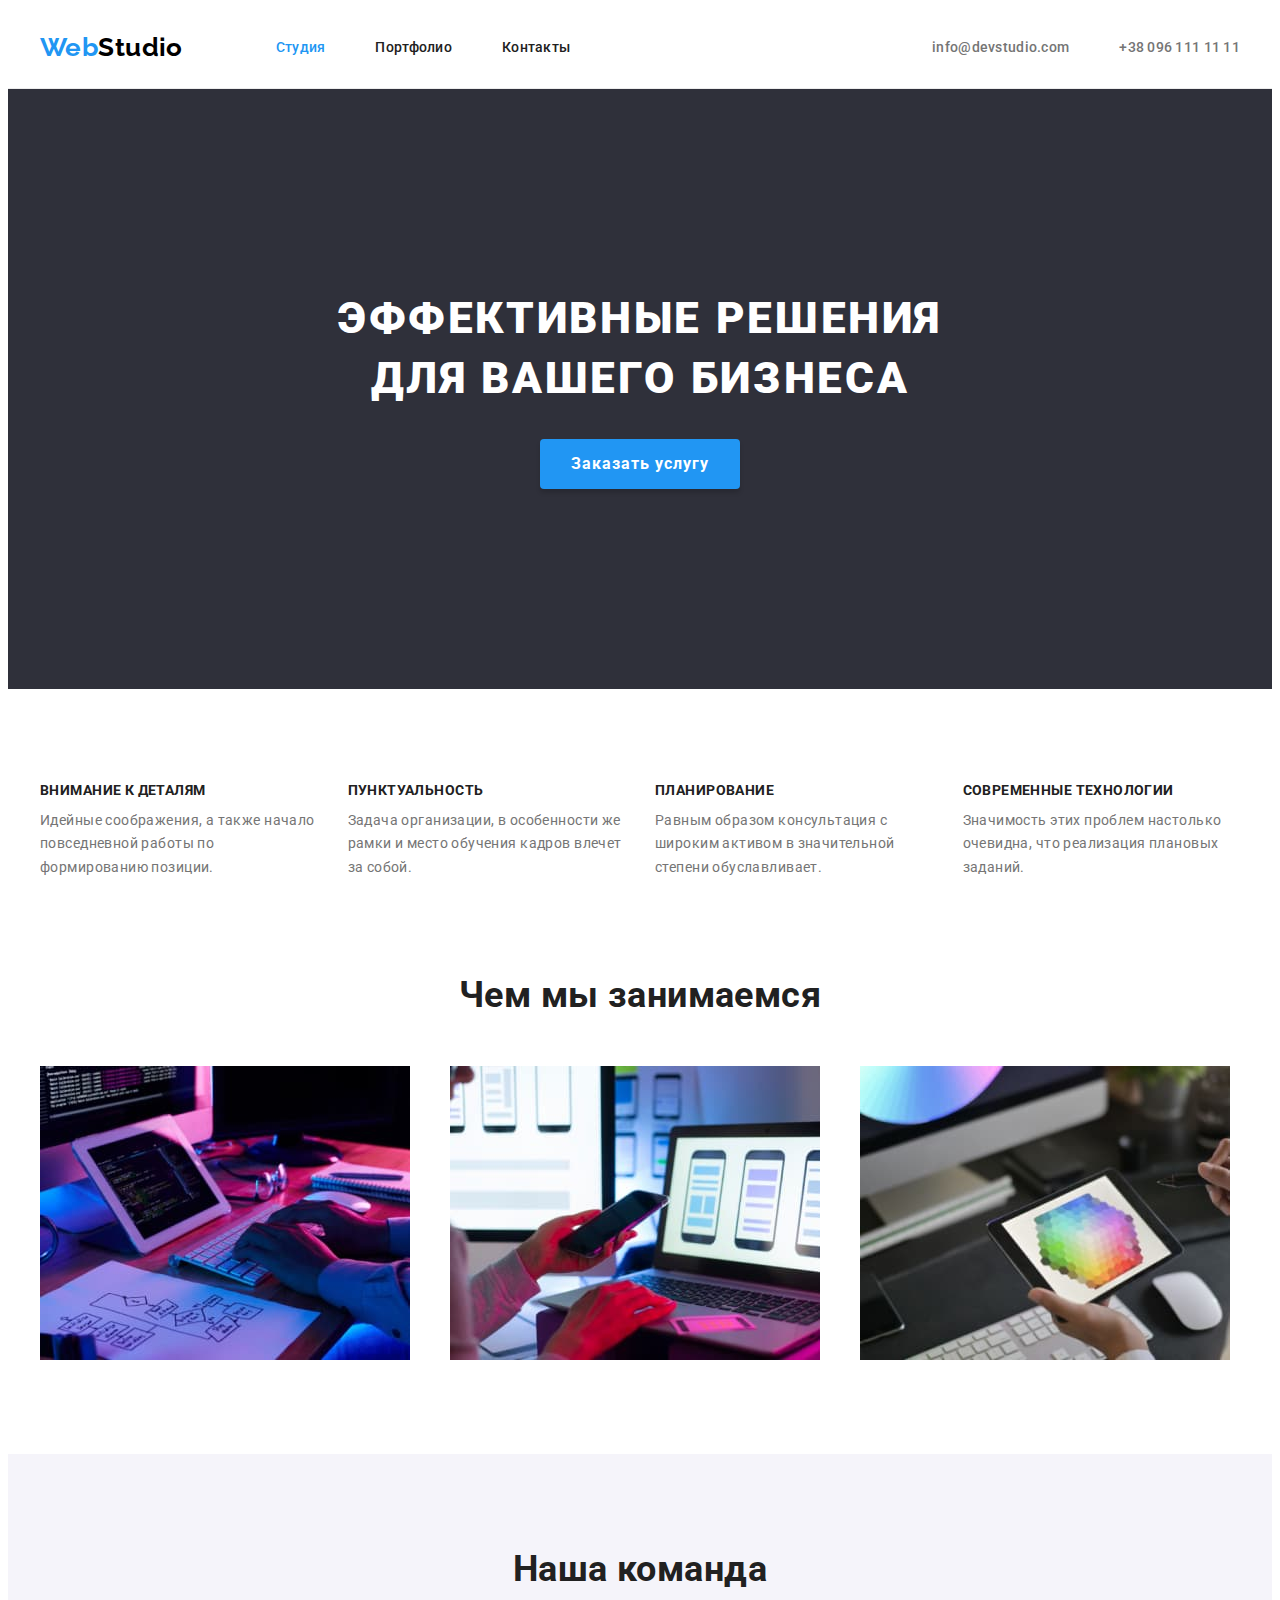
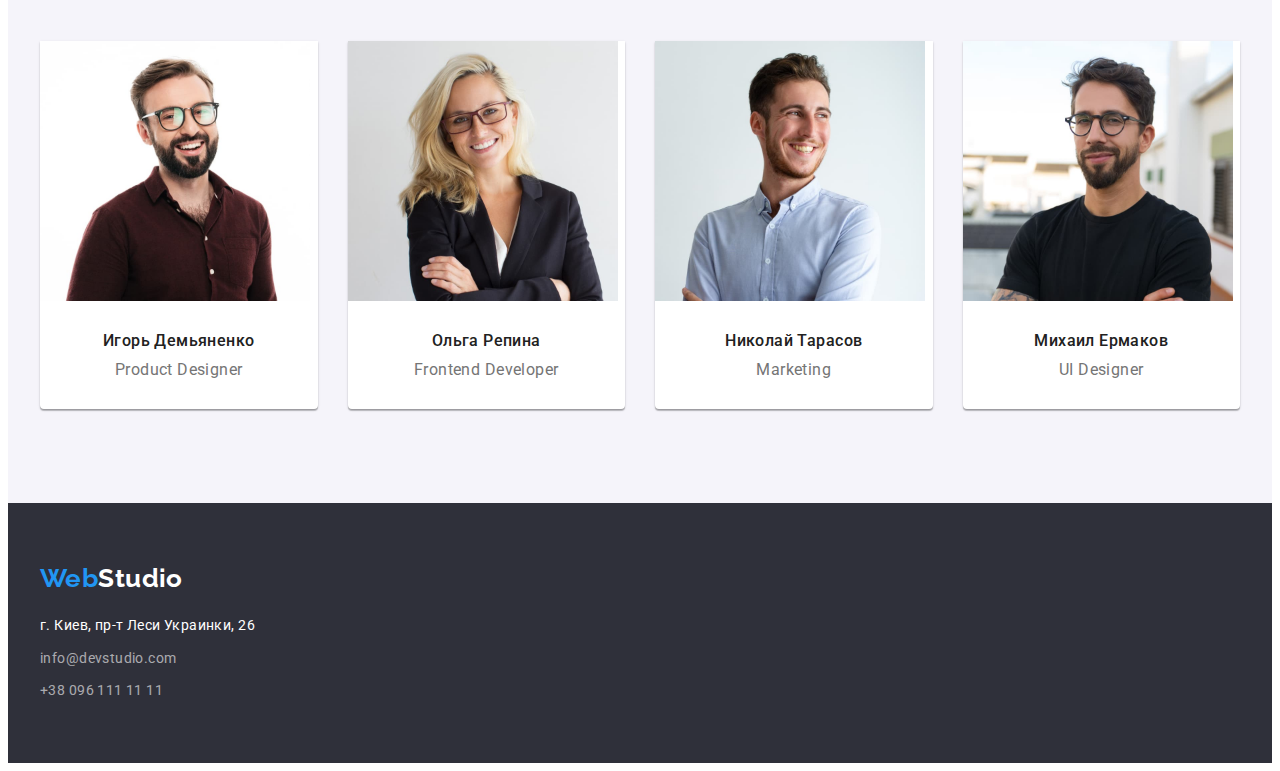
==== index.html @ 19ba2e55 "copy" ====
<!DOCTYPE html>
<html lang="ru">
<head>
  <meta charset="UTF-8">
  <meta http-equiv="X-UA-Compatible" content="IE=edge">
  <meta name="viewport" content="width=device-width, initial-scale=1.0">
  <title>Студия</title>
  <link rel="preconnect" href="https://fonts.googleapis.com">
  <link rel="preconnect" href="https://fonts.gstatic.com" crossorigin>
  <link href="https://fonts.googleapis.com/css2?family=Raleway:wght@700&family=Roboto:wght@400;500;700;900&display=swap"
    rel="stylesheet">
  <link rel="stylesheet" href="https://cdnjs.cloudflare.com/ajax/libs/modern-normalize/1.1.0/modern-normalize.min.css"
    integrity="sha512-wpPYUAdjBVSE4KJnH1VR1HeZfpl1ub8YT/NKx4PuQ5NmX2tKuGu6U/JRp5y+Y8XG2tV+wKQpNHVUX03MfMFn9Q=="
    crossorigin="anonymous" referrerpolicy="no-referrer" />
  <link rel="stylesheet" href="./css/styles.css">
</head>
<body>
  <!--header-->
  <header class="header">
    <div class="container header-container">
      <nav class="header-nav">
        <a class="link header-logo" href="./index.html">Web<span class="header-logo-studio">Studio</span></a>
        <ul class="list header-list">
          <li class="header-item">
              <a class="link header-link current" href="./index.html">Студия</a>
          </li>
          <li class="header-item">
              <a class="link header-link" href="./portfolio.html">Портфолио</a>
          </li>
          <li class="header-item">
              <a class="link header-link" href="">Контакты</a>
          </li>
        </ul>
      </nav>
        <ul class="list header-list-contact">
          <li class="header-item">
              <a class="link header-contact" href="mailto:info@devstudio.com">info@devstudio.com</a>
          </li>
          <li class="header-item">
              <a class="link header-contact" href="tel:+380961111111">+38 096 111 11 11</a>
          </li>
        </ul>
    </div>
  </header>
  <!--main part-->
  <main>
    <!--main block-->
    <section class="block">
      <div class="container">
        <h1 class="block-title">Эффективные решения для вашего бизнеса</h1>
        <button type="button" class="block-btn">Заказать услугу</button>
      </div>
    </section>
    <!--organizational qualities-->
    <section class="qualities section">
      <div class="container">
        <h2 class="qualities-title visually-hidden">Организационные качества</h2>
        <ul class="list qualities-list">
          <li class="qualities-item">
            <h3 class="qualities-item-title">Внимание к деталям</h3>
            <p class="qualities-item-text">Идейные соображения, а также начало повседневной работы по формированию позиции.</p>
          </li>
          <li class="qualities-item">
            <h3 class="qualities-item-title">Пунктуальность</h3>
            <p class="qualities-item-text">Задача организации, в особенности же рамки и место обучения кадров влечет за собой.</p>
          </li>
          <li class="qualities-item">
            <h3 class="qualities-item-title">Планирование</h3>
            <p class="qualities-item-text">Равным образом консультация с широким активом в значительной степени обуславливает.</p>
          </li>
          <li class="qualities-item">
            <h3 class="qualities-item-title">Современные технологии</h3>
            <p class="qualities-item-text">Значимость этих проблем настолько очевидна, что реализация плановых заданий.</p>
          </li>
        </ul>
      </div>
    </section>
    <!--what are we doing-->
    <section class="doing section">
      <div class="container">
        <h2 class="doing-title">Чем мы занимаемся</h2>
        <ul class="list doing-list">
          <li class="doing-item"><img src="images/box1.jpg" alt="разработка сайта" width="370" height="294"></li>
          <li class="doing-item"><img src="images/box2.jpg" alt="разработка приложения" width="370" height="294"></li>
          <li class="doing-item"><img src="images/box3.jpg" alt="разработка" width="370" height="294"></li>
        </ul>
      </div>
    </section>
    <!--our team-->
    <section class="team section">
      <div class="container">
        <h2 class="team-title">Наша команда</h2>
        <ul class="list team-list">
          <li class="team-item">
            <img src="images/igor_demyanenko.jpg" alt="Игорь Демьяненко" width="270" height="260">
            <h3 class="team-item-title">Игорь Демьяненко</h3>
            <p class="team-item-text" lang="en">Product Designer</p>
          </li>
          <li class="team-item">
            <img src="images/olga_repina.jpg" alt="Ольга Репина" width="270" height="260">
            <h3 class="team-item-title">Ольга Репина</h3>
            <p class="team-item-text" lang="en">Frontend Developer</p>
          </li>
          <li class="team-item">
            <img src="images/nikolay_tarasov.jpg" alt="Николай Тарасов" width="270" height="260">
            <h3 class="team-item-title">Николай Тарасов</h3>
            <p class="team-item-text" lang="en">Marketing</p>
          </li>
          <li class="team-item">
            <img src="images/mikhail_ermakov.jpg" alt="Михаил Ермаков" width="270" height="260">
            <h3 class="team-item-title">Михаил Ермаков</h3>
            <p class="team-item-text" lang="en">UI Designer</p>
          </li>
        </ul>
      </div>
    </section>
  </main>
  <!--contacts-->
  <footer class="footer">
    <div class="container">
      <a class="link footer-logo" href="/index.html">Web<span class="footer-logo-studio">Studio</span></a>
      <address>
        <ul class="list footer-list">
          <li class="footer-item">
            <a class="link footer-address" href="https://goo.gl/maps/2pTfy4zdi2ehrxN88" target="_blank" 
            rel="noreferrer noopener">г. Киев, пр-т Леси Украинки, 26</a>
          </li>
          <li class="footer-item">
            <a class="link footer-contact" href="mailto:info@devstudio.com">info@devstudio.com</a>
          </li>
          <li class="footer-item">
            <a class="link footer-contact" href="tel:+380961111111">+38 096 111 11 11</a>
          </li>
      </ul>
      </address>
    </div>
  </footer>

</body> 
</html>
---- css/styles.css ----
:root {
  --first-color: #2196f3;
  --second-color: #000000;
  --third-color: #212121;
  --fourth-color: #757575;
  --fifth-color: #ffffff;
  --sixth-color: rgba(255, 255, 255, 0.6);
  --seventh-color: #2f303a;
  --eighth-color: #188ce8;
  --ninth-color: #f5f4fa;
  --tenth-color: #ececec;
  --eleventh-color: rgba(0, 0, 0, 0.15);
  --twelfth-color: #eeeeee;
}
body {
  font-family: 'Roboto', sans-serif;
  color: var(--third-color);
  font-size: 14px;
  letter-spacing: 0.03em;
  background-color: var(--fifth-color);
}

p,
h1,
h2,
h3,
h4,
h5,
h6 {
  margin: 0;
}

ul {
  margin: 0;
  padding: 0;
}

img {
  display: block;
}

.list {
  list-style: none;
}

.link {
  text-decoration: none;
}

.visually-hidden {
  position: absolute;
  white-space: nowrap;
  width: 1px;
  height: 1px;
  overflow: hidden;
  border: 0;
  padding: 0;
  clip: rect(0 0 0 0);
  clip-path: inset(50%);
  margin: -1px;
}

.container {
  width: 1200px;
  padding-left: 15px;
  padding-right: 15px;
  margin: 0 auto;
  /* outline: 2px solid rgb(248, 6, 6); */
}

.section {
  padding-top: 94px;
  padding-bottom: 94px;
}

/* ----------------Header--------------------------- */

.header {
  padding-top: 24px;
  padding-bottom: 25px;

  border-bottom: 1px solid var(--tenth-color);
}

.header-container {
  display: flex;
  align-items: center;
}

.header-nav {
  display: flex;
  align-items: center;
}

.header-list {
  display: flex;
}

.header-list-contact {
  display: flex;
  margin-left: auto;
}

.header-item:not(:last-child) {
  margin-right: 50px;
}

.header-logo {
  font-family: Raleway;
  font-weight: 700;
  font-size: 26px;
  line-height: 1.19;
  color: var(--first-color);

  margin-right: 93px;
}

.header-logo-studio {
  color: var(--second-color);
}

.header-link {
  font-weight: 500;
  line-height: 1.14;
  letter-spacing: 0.02em;
  color: var(--third-color);

  padding: 32px 0;
}

.header-contact {
  font-weight: 500;
  line-height: 1.14;
  letter-spacing: 0.02em;
  color: var(--fourth-color);
}
.header-link:hover,
.header-link:focus,
.header-contact:hover,
.header-contact:focus {
  color: var(--first-color);
}

.current {
  color: var(--first-color);
}

/* ----------------Main part HTML------------------------------ */
/* ------------------main block------------------------ */
.block {
  padding-top: 200px;
  padding-bottom: 200px;
  background-color: var(--seventh-color);
  text-align: center;
}
.block-title {
  font-weight: 900;
  font-size: 44px;
  line-height: 1.36;
  letter-spacing: 0.06em;
  text-transform: uppercase;
  color: var(--fifth-color);

  margin-left: auto;
  margin-right: auto;
  margin-bottom: 30px;
  max-width: 696px;
}

.block-btn {
  font-family: inherit;
  font-style: normal;
  font-weight: 700;
  font-size: 16px;
  line-height: 1.88;
  align-items: center;
  text-align: center;
  letter-spacing: 0.06em;
  cursor: pointer;
  color: var(--fifth-color);
  background: var(--first-color);

  min-width: 200px;
  min-height: 50px;
  box-shadow: 0px 4px 4px var(--eleventh-color);
  border-radius: 4px;
  border: none;
}
.block-btn:hover,
.block-btn:focus {
  background-color: var(--eighth-color);
}
/* -------------organizational qualities---------------- */

.qualities-list {
  display: flex;
  flex-wrap: wrap;
  margin-right: -30px;
}

.qualities-item {
  flex-basis: calc(100% / 4 - 30px);
  margin-right: 30px;
}

.qualities-item-title {
  font-size: 14px;
  line-height: 1.14;
  text-transform: uppercase;

  margin-bottom: 10px;
}
.qualities-item-text {
  line-height: 1.71;
  color: var(--fourth-color);
}

/* ---------------what are we doing---------------------------- */

.doing {
  padding-top: 0px;
}

.doing-title {
  font-size: 36px;
  line-height: 1.17;
  text-align: center;

  margin-bottom: 50px;
}

.doing-list {
  display: flex;
  flex-wrap: wrap;
  margin-right: -30px;
}

.doing-item {
  flex-basis: calc(100% / 3 - 30px);
  margin-right: 30px;
}

/* -------------------our team---------------------------- */

.team {
  background: var(--ninth-color);
  text-align: center;
}

.team-title {
  font-size: 36px;
  line-height: 1.17;

  margin-bottom: 50px;
}

.team-list {
  display: flex;
  flex-wrap: wrap;
  margin-right: -30px;
}

.team-item {
  flex-basis: calc(100% / 4 - 30px);
  margin-right: 30px;

  background: #ffffff;
  box-shadow: 0px 1px 3px rgba(0, 0, 0, 0.12), 0px 1px 1px rgba(0, 0, 0, 0.14),
    0px 2px 1px rgba(0, 0, 0, 0.2);
  border-radius: 0px 0px 4px 4px;
}

.team-item > img {
  margin-bottom: 30px;
}

.team-item-title {
  font-weight: 500;
  font-size: 16px;
  line-height: 1.19;

  margin-bottom: 10px;
}
.team-item-text {
  font-size: 16px;
  line-height: 1.19;
  color: var(--fourth-color);

  margin-bottom: 30px;
}

/* --------------------Contacts-------------------------- */
.footer {
  background-color: var(--seventh-color);

  padding-top: 60px;
  padding-bottom: 60px;
}
.footer-logo {
  font-family: Raleway;
  font-weight: 700;
  font-size: 26px;
  line-height: 1.19;
  color: var(--first-color);

  display: inline-block;
  margin-bottom: 20px;
}

.footer-logo-studio {
  color: var(--fifth-color);
}

.footer-item:not(:last-child) {
  margin-bottom: 9px;
}

.footer-address {
  font-style: normal;
  font-weight: 400;
  line-height: 1.71;
  color: var(--fifth-color);
}

.footer-contact {
  font-style: normal;
  font-weight: 400;
  line-height: 1.71;
  color: var(--sixth-color);
}

.footer-address:hover,
.footer-address:focus,
.footer-contact:hover,
.footer-contact:focus {
  color: var(--first-color);
}

/* ----------------Main part portfolio------------------------------ */

.btn-list-portfolio {
  display: flex;
  margin-bottom: 50px;
  justify-content: center;
}

.btn-item-portfolio:not(:last-child) {
  margin-right: 8px;
}

.btn-portfolio {
  font-family: inherit;
  font-style: normal;
  font-weight: 500;
  font-size: 16px;
  line-height: 1.63;
  text-align: center;
  letter-spacing: 0.03em;
  cursor: pointer;
  color: var(--third-color);
  padding: 6px 22px;
  background: var(--ninth-color);
  border-radius: 4px;
  border: 0;
}
.btn-portfolio:hover,
.btn-portfolio:focus {
  color: var(--fifth-color);
  background-color: var(--first-color);
  box-shadow: 0px 3px 1px rgba(0, 0, 0, 0.1), 0px 1px 2px rgba(0, 0, 0, 0.08),
    0px 2px 2px rgba(0, 0, 0, 0.12);
}

.portfolio-list {
  display: flex;
  flex-wrap: wrap;
  margin-right: -30px;
  margin-bottom: -30px;
}

.portfolio-item {
  flex-basis: calc(100% / 3 - 30px);
  margin-right: 30px;
  margin-bottom: 30px;
}

.portfolio-item-title {
  font-weight: 700;
  font-size: 18px;
  line-height: 2;
  letter-spacing: 0.06em;
  color: var(--third-color);

  margin-bottom: 4px;
}
.portfolio-item-text {
  font-size: 16px;
  line-height: 1.88;
  color: var(--fourth-color);
}

.portfolio-item-title-and-text {
  padding: 20px 24px;
  border: 1px solid var(--twelfth-color);
}
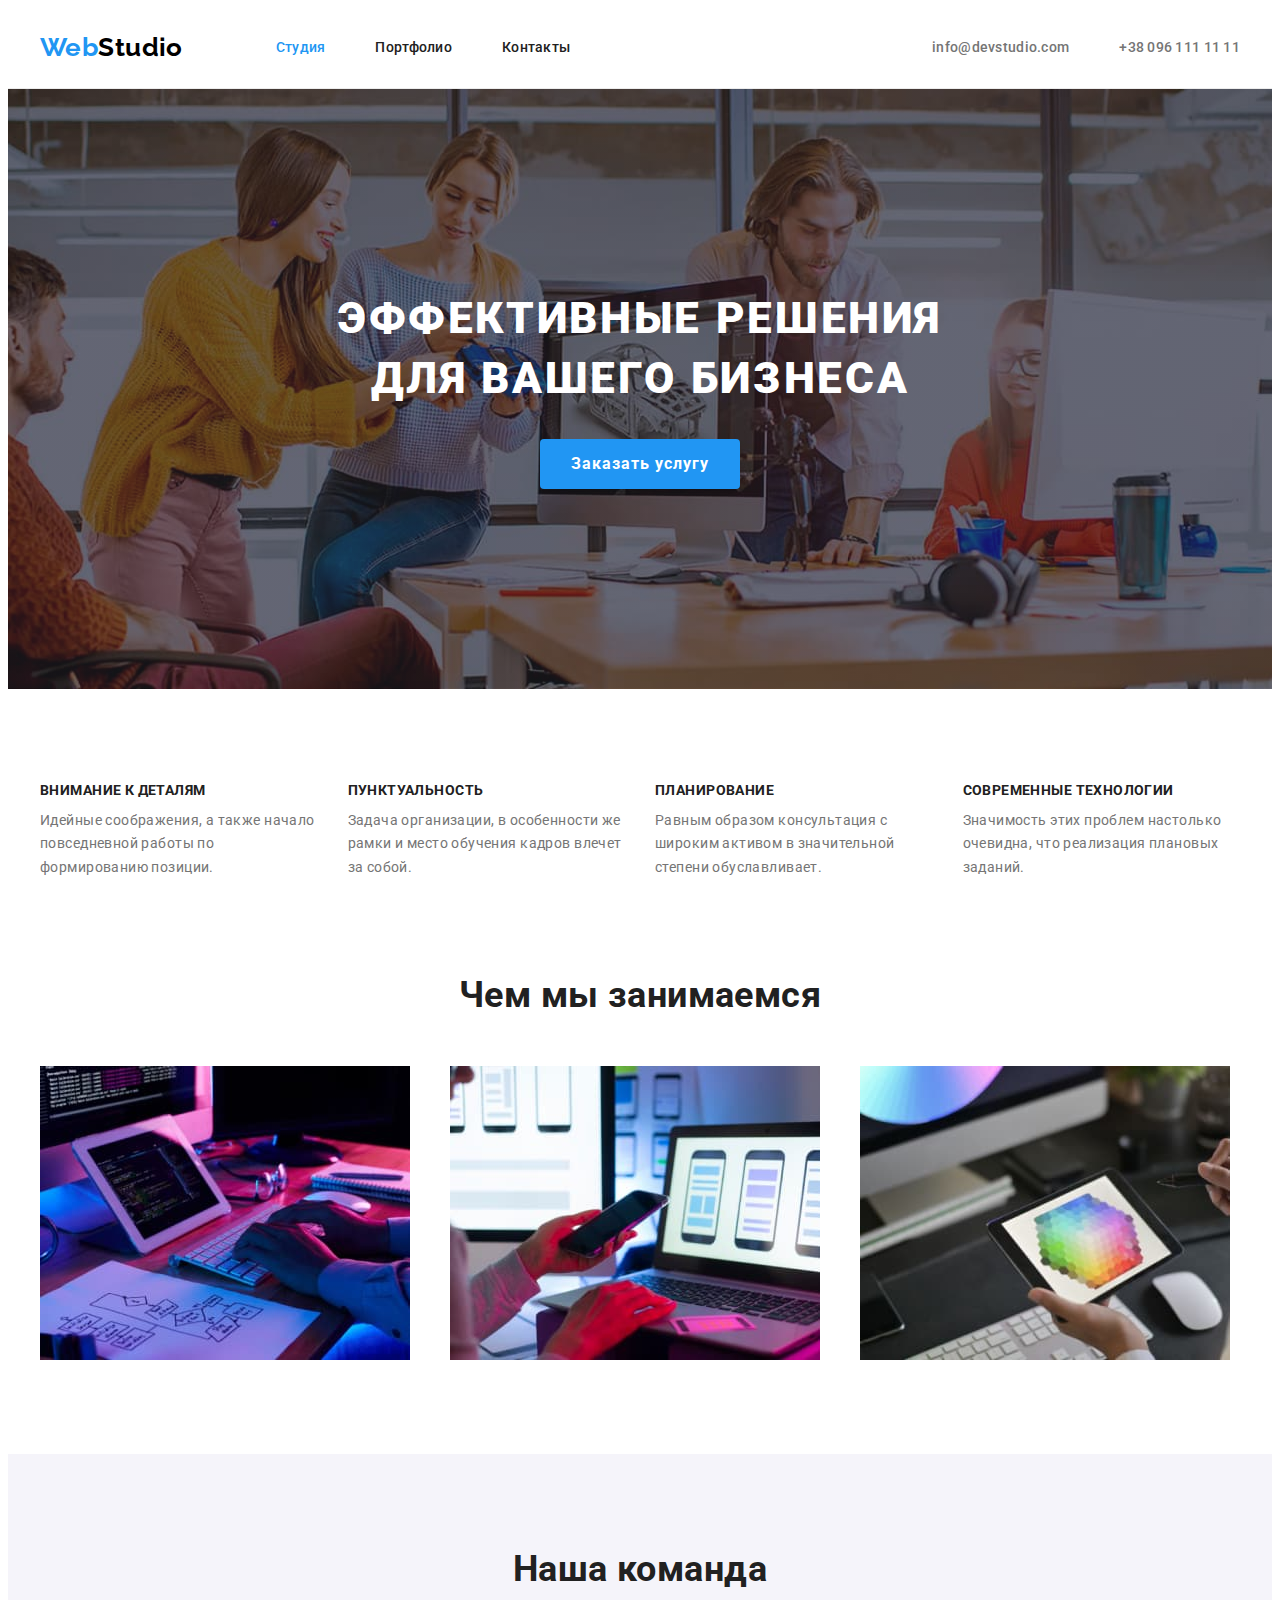
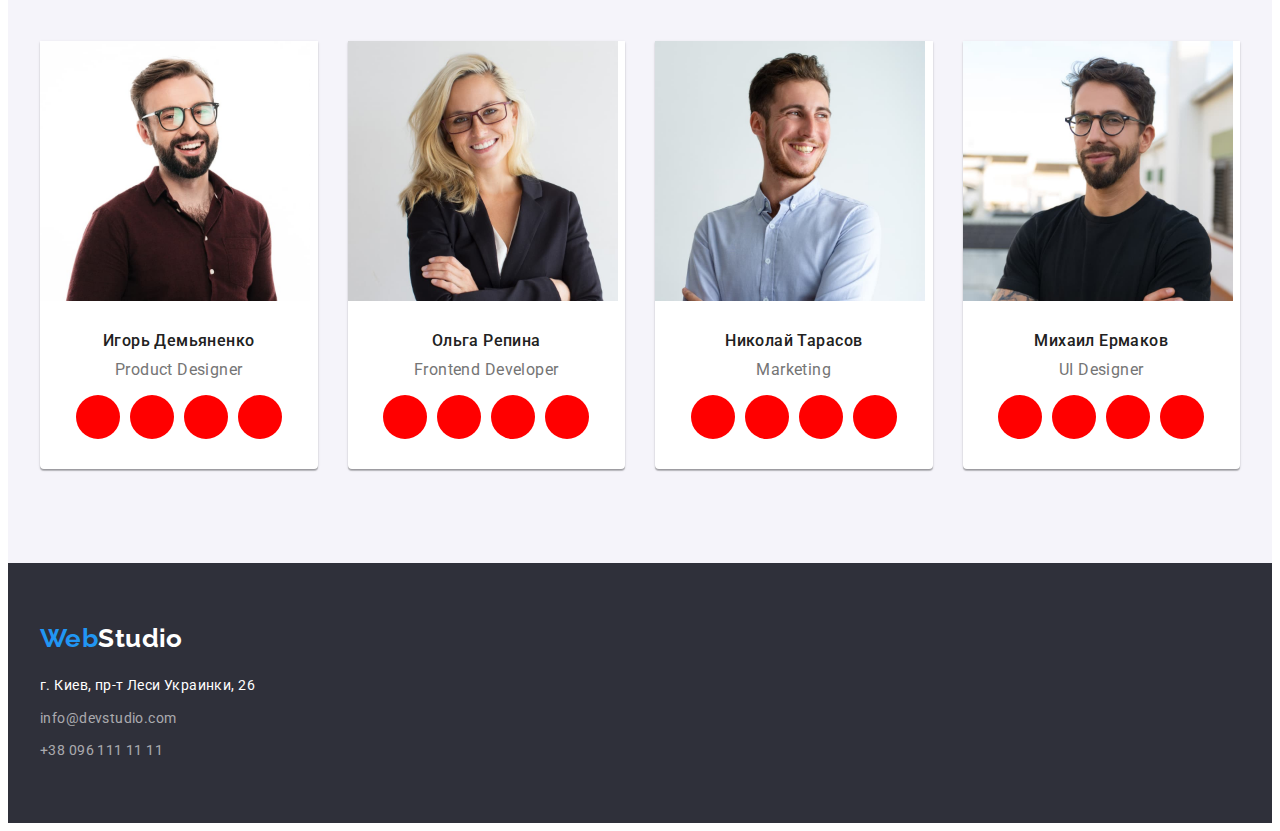
==== commit f5158679: "+icons" ====
--- a/index.html
+++ b/index.html
@@ -95,21 +95,48 @@
             <img src="images/igor_demyanenko.jpg" alt="Игорь Демьяненко" width="270" height="260">
             <h3 class="team-item-title">Игорь Демьяненко</h3>
             <p class="team-item-text" lang="en">Product Designer</p>
+            <ul class="team-social-list list">
+              <li class="team-social-item"><a class="team-social-link" href=""></a></li>
+              <li class="team-social-item"><a class="team-social-link" href=""></a></li>
+              <li class="team-social-item"><a class="team-social-link" href=""></a></li>
+              <li class="team-social-item"><a class="team-social-link" href=""></a></li>
+            </ul>
           </li>
+
           <li class="team-item">
             <img src="images/olga_repina.jpg" alt="Ольга Репина" width="270" height="260">
             <h3 class="team-item-title">Ольга Репина</h3>
             <p class="team-item-text" lang="en">Frontend Developer</p>
+            <ul class="team-social-list list">
+              <li class="team-social-item"><a class="team-social-link" href=""></a></li>
+              <li class="team-social-item"><a class="team-social-link" href=""></a></li>
+              <li class="team-social-item"><a class="team-social-link" href=""></a></li>
+              <li class="team-social-item"><a class="team-social-link" href=""></a></li>
+            </ul>
           </li>
+
           <li class="team-item">
             <img src="images/nikolay_tarasov.jpg" alt="Николай Тарасов" width="270" height="260">
             <h3 class="team-item-title">Николай Тарасов</h3>
             <p class="team-item-text" lang="en">Marketing</p>
+            <ul class="team-social-list list">
+              <li class="team-social-item"><a class="team-social-link" href=""></a></li>
+              <li class="team-social-item"><a class="team-social-link" href=""></a></li>
+              <li class="team-social-item"><a class="team-social-link" href=""></a></li>
+              <li class="team-social-item"><a class="team-social-link" href=""></a></li>
+            </ul>
           </li>
+
           <li class="team-item">
             <img src="images/mikhail_ermakov.jpg" alt="Михаил Ермаков" width="270" height="260">
             <h3 class="team-item-title">Михаил Ермаков</h3>
             <p class="team-item-text" lang="en">UI Designer</p>
+            <ul class="team-social-list list">
+              <li class="team-social-item"><a class="team-social-link" href=""></a></li>
+              <li class="team-social-item"><a class="team-social-link" href=""></a></li>
+              <li class="team-social-item"><a class="team-social-link" href=""></a></li>
+              <li class="team-social-item"><a class="team-social-link" href=""></a></li>
+            </ul>
           </li>
         </ul>
       </div>
--- a/css/styles.css
+++ b/css/styles.css
@@ -152,6 +152,11 @@
   padding-bottom: 200px;
   background-color: var(--seventh-color);
   text-align: center;
+  background-image: linear-gradient(rgba(47, 48, 58, 0.4), rgba(47, 48, 58, 0.4)),
+    url(../images/main-block-image.jpg);
+  background-repeat: no-repeat;
+  background-position: center;
+  background-size: 1600px auto;
 }
 .block-title {
   font-weight: 900;
@@ -286,7 +291,25 @@
   line-height: 1.19;
   color: var(--fourth-color);
 
+  margin-bottom: 16px;
+}
+
+.team-social-list {
+  display: flex;
+  justify-content: center;
   margin-bottom: 30px;
+}
+
+.team-social-item:not(:last-child) {
+  margin-right: 10px;
+}
+
+.team-social-link {
+  width: 44px;
+  height: 44px;
+  background-color: red;
+  display: block;
+  border-radius: 50%;
 }
 
 /* --------------------Contacts-------------------------- */
@@ -384,6 +407,12 @@
   margin-bottom: 30px;
 }
 
+.portfolio-item:hover,
+.portfolio-item:focus-within {
+  box-shadow: 0px 1px 1px rgba(0, 0, 0, 0.12), 0px 4px 4px rgba(0, 0, 0, 0.06),
+    1px 4px 6px rgba(0, 0, 0, 0.16);
+}
+
 .portfolio-item-title {
   font-weight: 700;
   font-size: 18px;
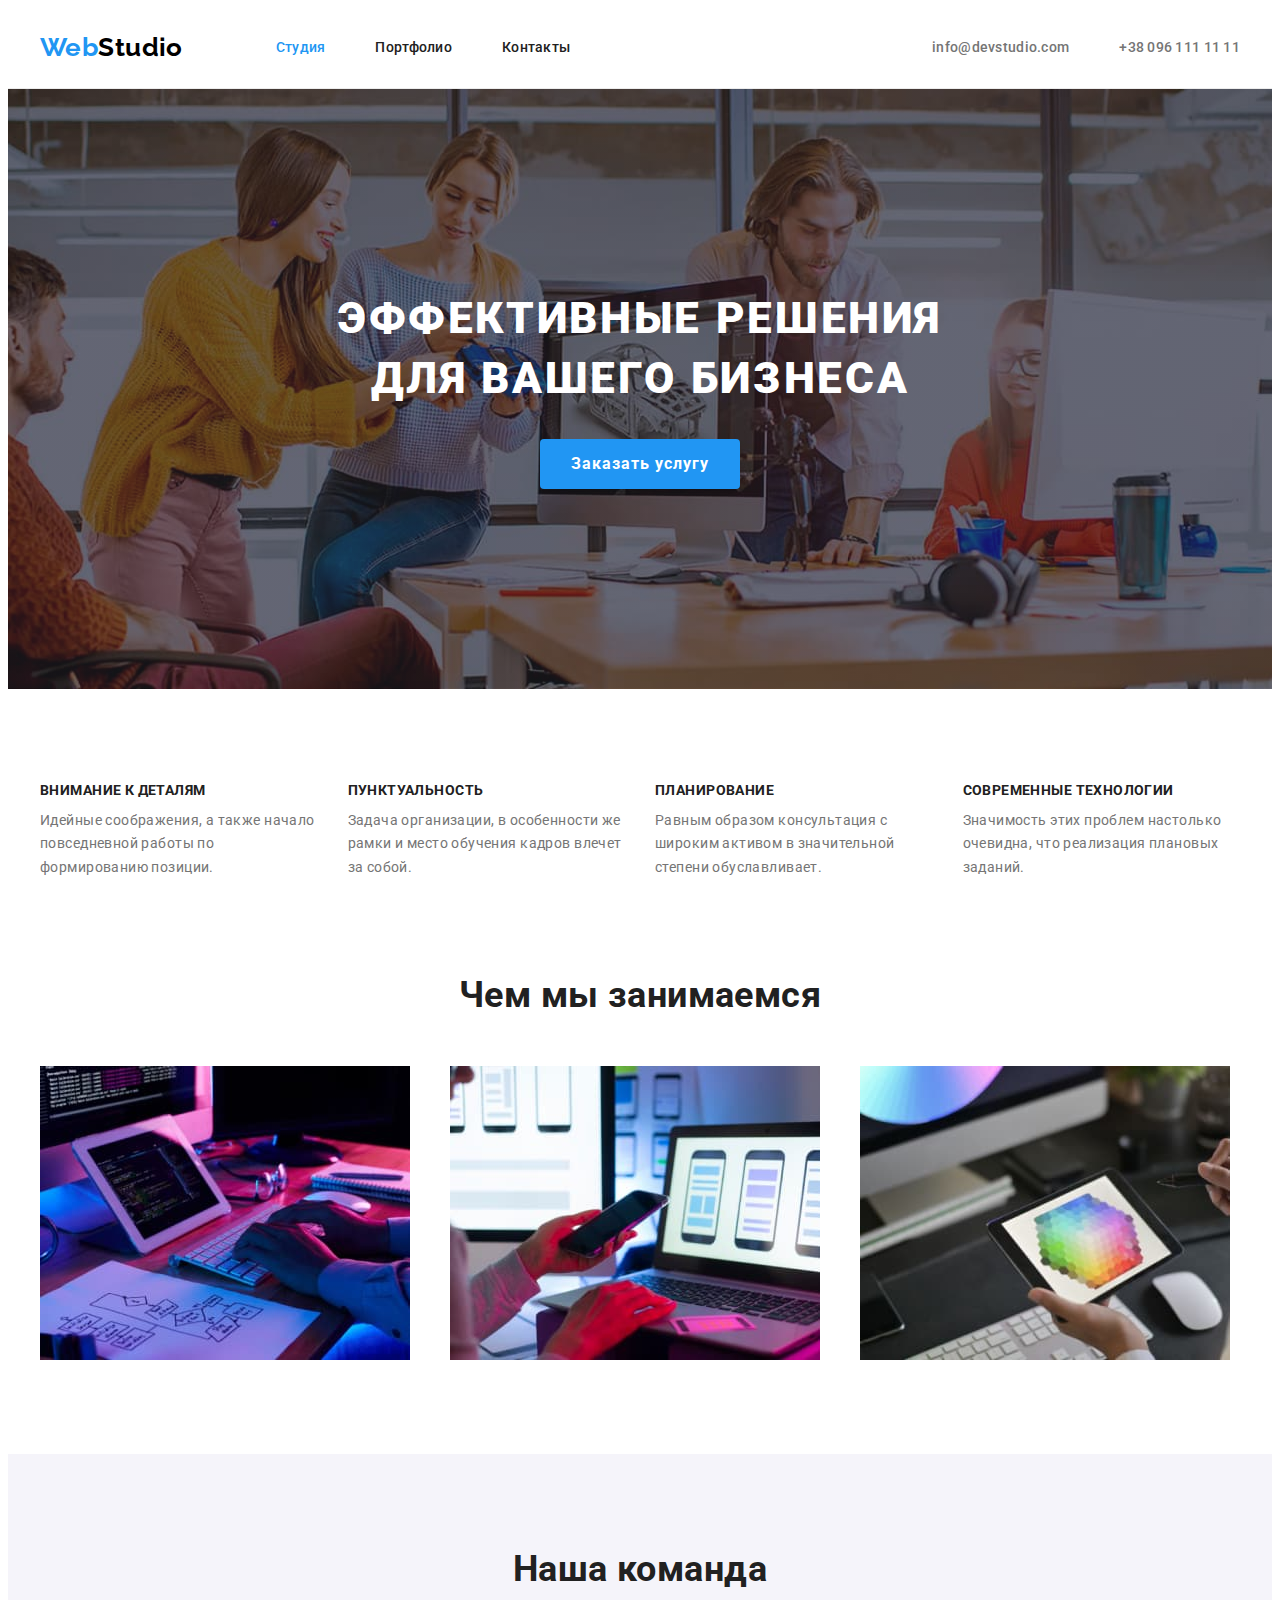
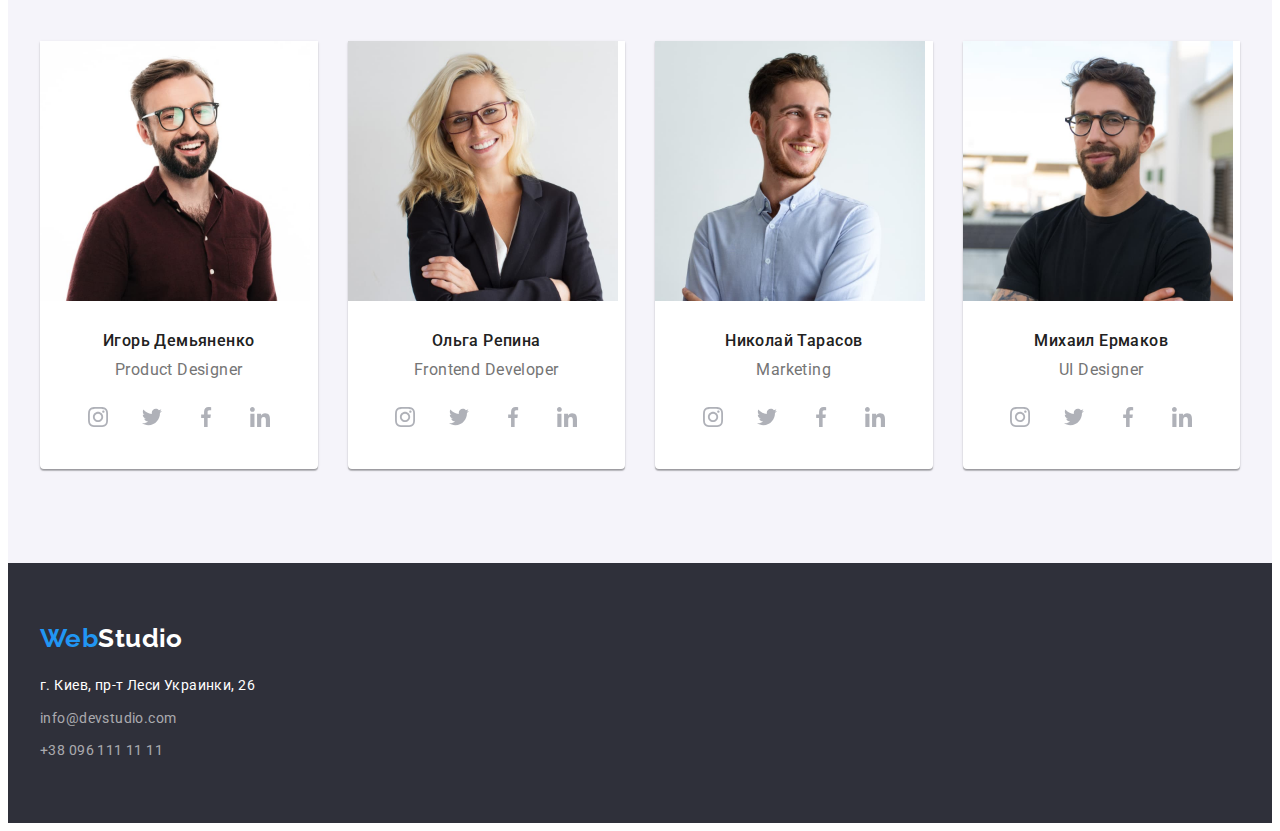
==== commit 3cfc7061: "+icon team" ====
--- a/index.html
+++ b/index.html
@@ -96,10 +96,34 @@
             <h3 class="team-item-title">Игорь Демьяненко</h3>
             <p class="team-item-text" lang="en">Product Designer</p>
             <ul class="team-social-list list">
-              <li class="team-social-item"><a class="team-social-link" href=""></a></li>
-              <li class="team-social-item"><a class="team-social-link" href=""></a></li>
-              <li class="team-social-item"><a class="team-social-link" href=""></a></li>
-              <li class="team-social-item"><a class="team-social-link" href=""></a></li>
+              <li class="team-social-item">
+                <a class="team-social-link" href="">
+                  <svg class="team-social-icon" width="20" height="20">
+                    <use href="./images/icons.svg#icon-instagram"></use>
+                  </svg>
+                </a>
+              </li>
+              <li class="team-social-item">
+                <a class="team-social-link" href="">
+                  <svg class="team-social-icon" width="20" height="20">
+                    <use href="./images/icons.svg#icon-twitter"></use>
+                  </svg>
+                </a>
+              </li>
+              <li class="team-social-item">
+                <a class="team-social-link" href="">
+                  <svg class="team-social-icon" width="20" height="20">
+                    <use href="./images/icons.svg#icon-facebook"></use>
+                  </svg>
+                </a>
+              </li>
+              <li class="team-social-item">
+                <a class="team-social-link" href="">
+                  <svg class="team-social-icon" width="20" height="20">
+                    <use href="./images/icons.svg#icon-linkedin"></use>
+                  </svg>
+                </a>
+              </li>
             </ul>
           </li>
 
@@ -108,10 +132,34 @@
             <h3 class="team-item-title">Ольга Репина</h3>
             <p class="team-item-text" lang="en">Frontend Developer</p>
             <ul class="team-social-list list">
-              <li class="team-social-item"><a class="team-social-link" href=""></a></li>
-              <li class="team-social-item"><a class="team-social-link" href=""></a></li>
-              <li class="team-social-item"><a class="team-social-link" href=""></a></li>
-              <li class="team-social-item"><a class="team-social-link" href=""></a></li>
+              <li class="team-social-item">
+                <a class="team-social-link" href="">
+                  <svg class="team-social-icon" width="20" height="20">
+                    <use href="./images/icons.svg#icon-instagram"></use>
+                  </svg>
+                </a>
+              </li>
+              <li class="team-social-item">
+                <a class="team-social-link" href="">
+                  <svg class="team-social-icon" width="20" height="20">
+                    <use href="./images/icons.svg#icon-twitter"></use>
+                  </svg>
+                </a>
+              </li>
+              <li class="team-social-item">
+                <a class="team-social-link" href="">
+                  <svg class="team-social-icon" width="20" height="20">
+                    <use href="./images/icons.svg#icon-facebook"></use>
+                  </svg>
+                </a>
+              </li>
+              <li class="team-social-item">
+                <a class="team-social-link" href="">
+                  <svg class="team-social-icon" width="20" height="20">
+                    <use href="./images/icons.svg#icon-linkedin"></use>
+                  </svg>
+                </a>
+              </li>
             </ul>
           </li>
 
@@ -120,10 +168,34 @@
             <h3 class="team-item-title">Николай Тарасов</h3>
             <p class="team-item-text" lang="en">Marketing</p>
             <ul class="team-social-list list">
-              <li class="team-social-item"><a class="team-social-link" href=""></a></li>
-              <li class="team-social-item"><a class="team-social-link" href=""></a></li>
-              <li class="team-social-item"><a class="team-social-link" href=""></a></li>
-              <li class="team-social-item"><a class="team-social-link" href=""></a></li>
+              <li class="team-social-item">
+                <a class="team-social-link" href="">
+                  <svg class="team-social-icon" width="20" height="20">
+                    <use href="./images/icons.svg#icon-instagram"></use>
+                  </svg>
+                </a>
+              </li>
+              <li class="team-social-item">
+                <a class="team-social-link" href="">
+                  <svg class="team-social-icon" width="20" height="20">
+                    <use href="./images/icons.svg#icon-twitter"></use>
+                  </svg>
+                </a>
+              </li>
+              <li class="team-social-item">
+                <a class="team-social-link" href="">
+                  <svg class="team-social-icon" width="20" height="20">
+                    <use href="./images/icons.svg#icon-facebook"></use>
+                  </svg>
+                </a>
+              </li>
+              <li class="team-social-item">
+                <a class="team-social-link" href="">
+                  <svg class="team-social-icon" width="20" height="20">
+                    <use href="./images/icons.svg#icon-linkedin"></use>
+                  </svg>
+                </a>
+              </li>
             </ul>
           </li>
 
@@ -132,10 +204,34 @@
             <h3 class="team-item-title">Михаил Ермаков</h3>
             <p class="team-item-text" lang="en">UI Designer</p>
             <ul class="team-social-list list">
-              <li class="team-social-item"><a class="team-social-link" href=""></a></li>
-              <li class="team-social-item"><a class="team-social-link" href=""></a></li>
-              <li class="team-social-item"><a class="team-social-link" href=""></a></li>
-              <li class="team-social-item"><a class="team-social-link" href=""></a></li>
+              <li class="team-social-item">
+                <a class="team-social-link" href="">
+                  <svg class="team-social-icon" width="20" height="20">
+                    <use href="./images/icons.svg#icon-instagram"></use>
+                  </svg>
+                </a>
+              </li>
+              <li class="team-social-item">
+                <a class="team-social-link" href="">
+                  <svg class="team-social-icon" width="20" height="20">
+                    <use href="./images/icons.svg#icon-twitter"></use>
+                  </svg>
+                </a>
+              </li>
+              <li class="team-social-item">
+                <a class="team-social-link" href="">
+                  <svg class="team-social-icon" width="20" height="20">
+                    <use href="./images/icons.svg#icon-facebook"></use>
+                  </svg>
+                </a>
+              </li>
+              <li class="team-social-item">
+                <a class="team-social-link" href="">
+                  <svg class="team-social-icon" width="20" height="20">
+                    <use href="./images/icons.svg#icon-linkedin"></use>
+                  </svg>
+                </a>
+              </li>
             </ul>
           </li>
         </ul>
--- a/css/styles.css
+++ b/css/styles.css
@@ -11,6 +11,7 @@
   --tenth-color: #ececec;
   --eleventh-color: rgba(0, 0, 0, 0.15);
   --twelfth-color: #eeeeee;
+  --icon-color: #afb1b8;
 }
 body {
   font-family: 'Roboto', sans-serif;
@@ -307,9 +308,21 @@
 .team-social-link {
   width: 44px;
   height: 44px;
-  background-color: red;
-  display: block;
+
+  display: flex;
+  justify-content: center;
+  align-items: center;
   border-radius: 50%;
+  color: var(--icon-color);
+}
+.team-social-icon {
+  fill: currentColor;
+}
+
+.team-social-link:hover,
+.team-social-link:focus {
+  background-color: var(--first-color);
+  color: var(--fifth-color);
 }
 
 /* --------------------Contacts-------------------------- */
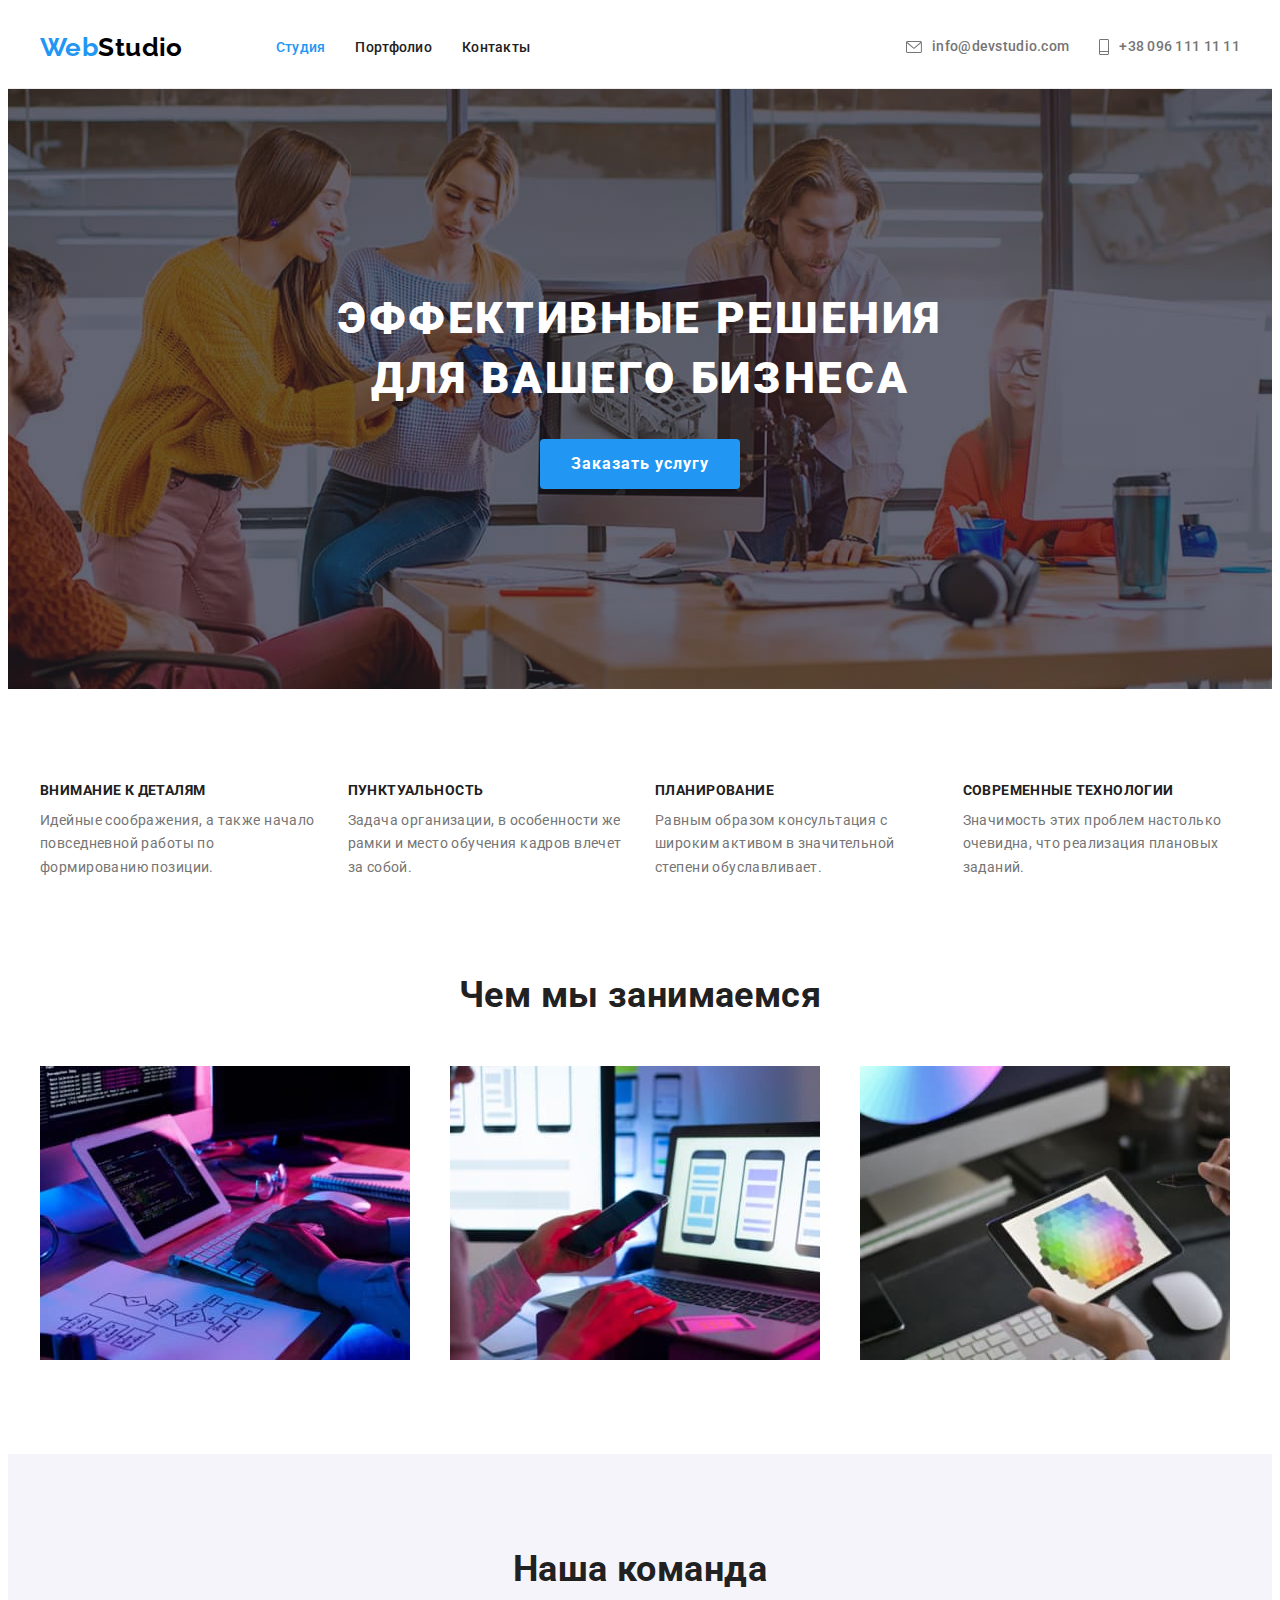
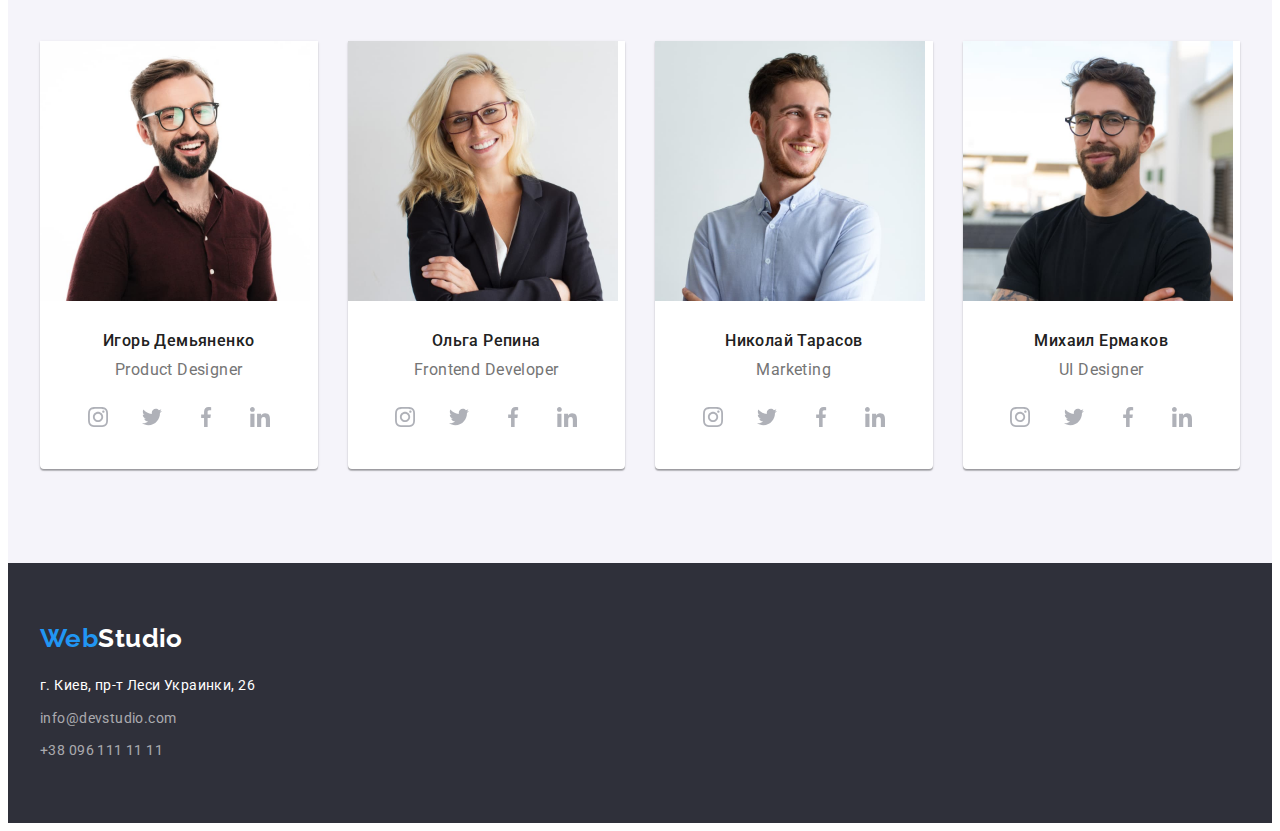
==== commit 5ba85f3f: "+иконки контакт" ====
--- a/index.html
+++ b/index.html
@@ -34,10 +34,16 @@
       </nav>
         <ul class="list header-list-contact">
           <li class="header-item">
-              <a class="link header-contact" href="mailto:info@devstudio.com">info@devstudio.com</a>
-          </li>
-          <li class="header-item">
-              <a class="link header-contact" href="tel:+380961111111">+38 096 111 11 11</a>
+              <a class="link header-contact" href="mailto:info@devstudio.com">
+                <svg class="header-contact-icon" width="16" height="12">
+                  <use href="images/icons.svg#icon-mail"></use>
+                </svg>info@devstudio.com</a>
+          </li>
+          <li class="header-item">
+              <a class="link header-contact" href="tel:+380961111111">
+                <svg class="header-contact-icon" width="10" height="16">
+                  <use href="images/icons.svg#icon-tel"></use>
+                </svg>+38 096 111 11 11</a>
           </li>
         </ul>
     </div>
--- a/css/styles.css
+++ b/css/styles.css
@@ -103,7 +103,7 @@
 }
 
 .header-item:not(:last-child) {
-  margin-right: 50px;
+  margin-right: 30px;
 }
 
 .header-logo {
@@ -134,7 +134,15 @@
   line-height: 1.14;
   letter-spacing: 0.02em;
   color: var(--fourth-color);
-}
+
+  display: flex;
+  align-items: center;
+}
+.header-contact-icon {
+  margin-right: 10px;
+  fill: currentColor;
+}
+
 .header-link:hover,
 .header-link:focus,
 .header-contact:hover,
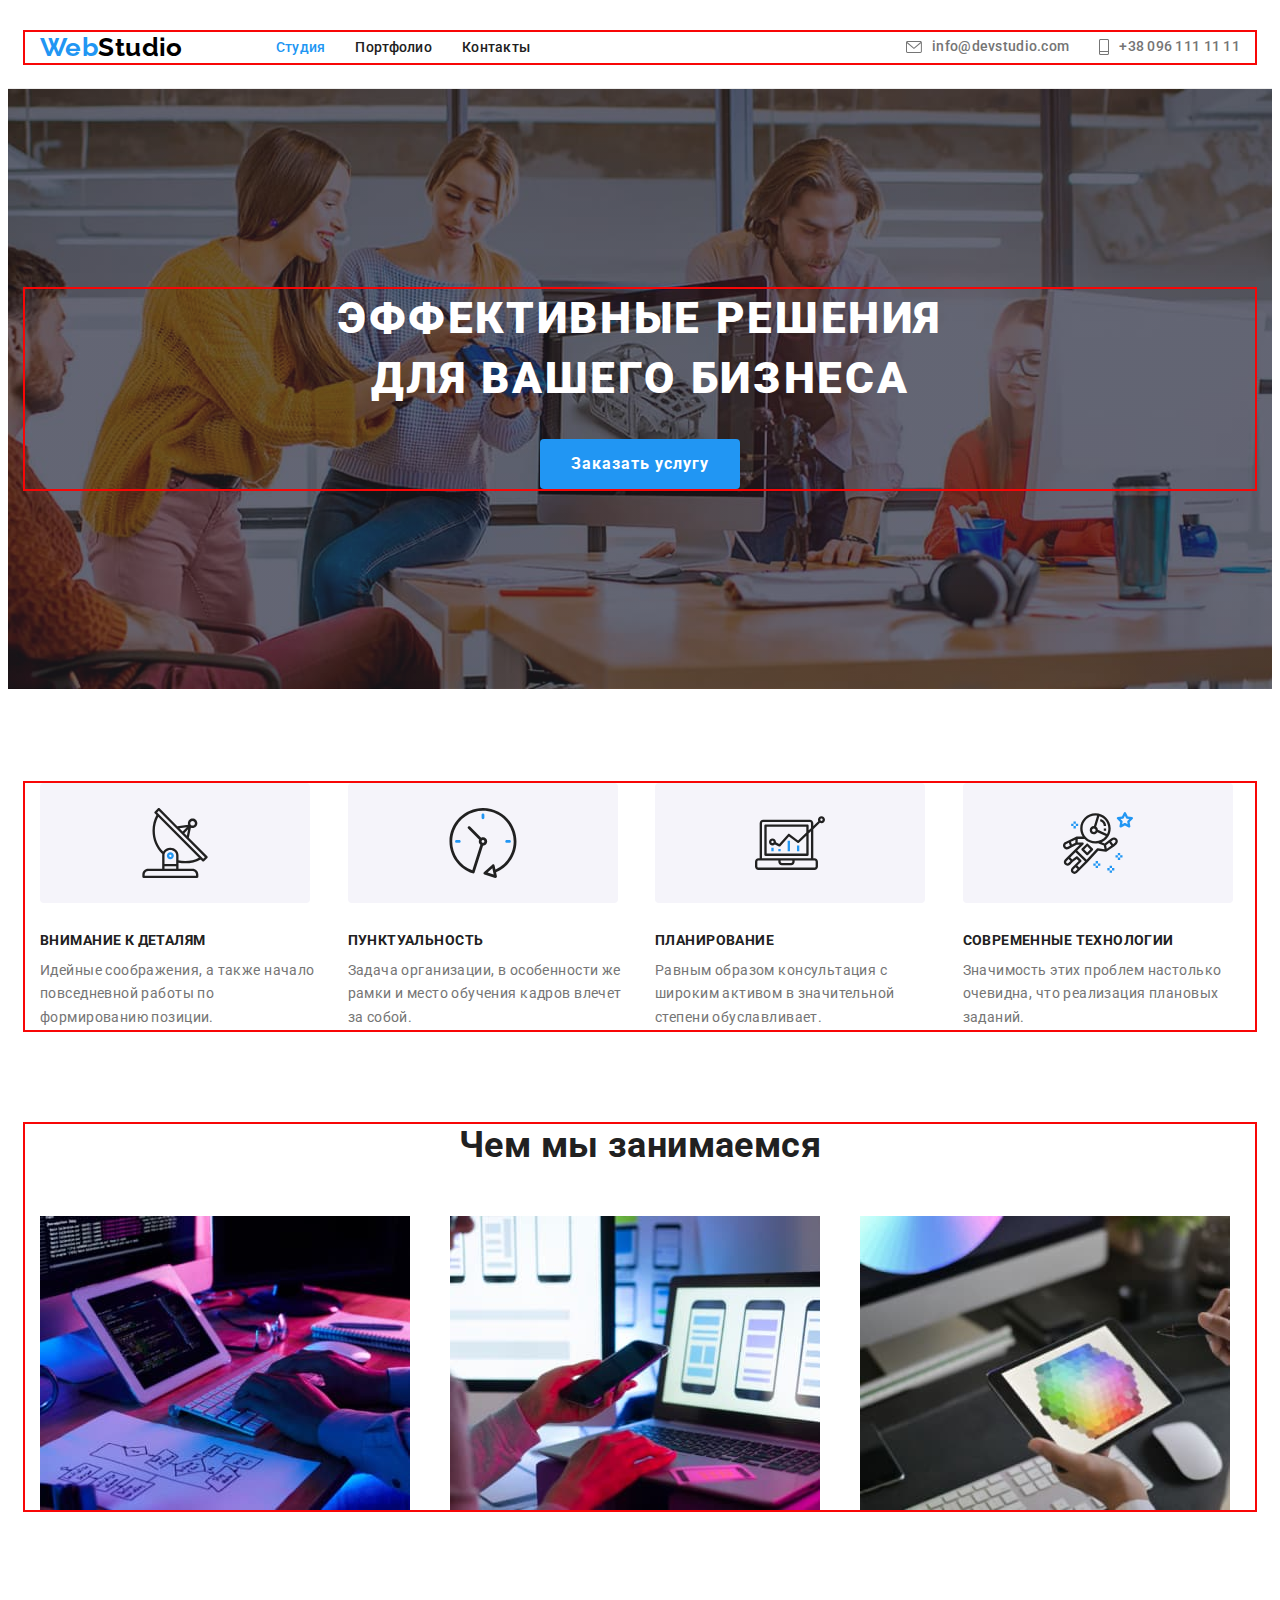
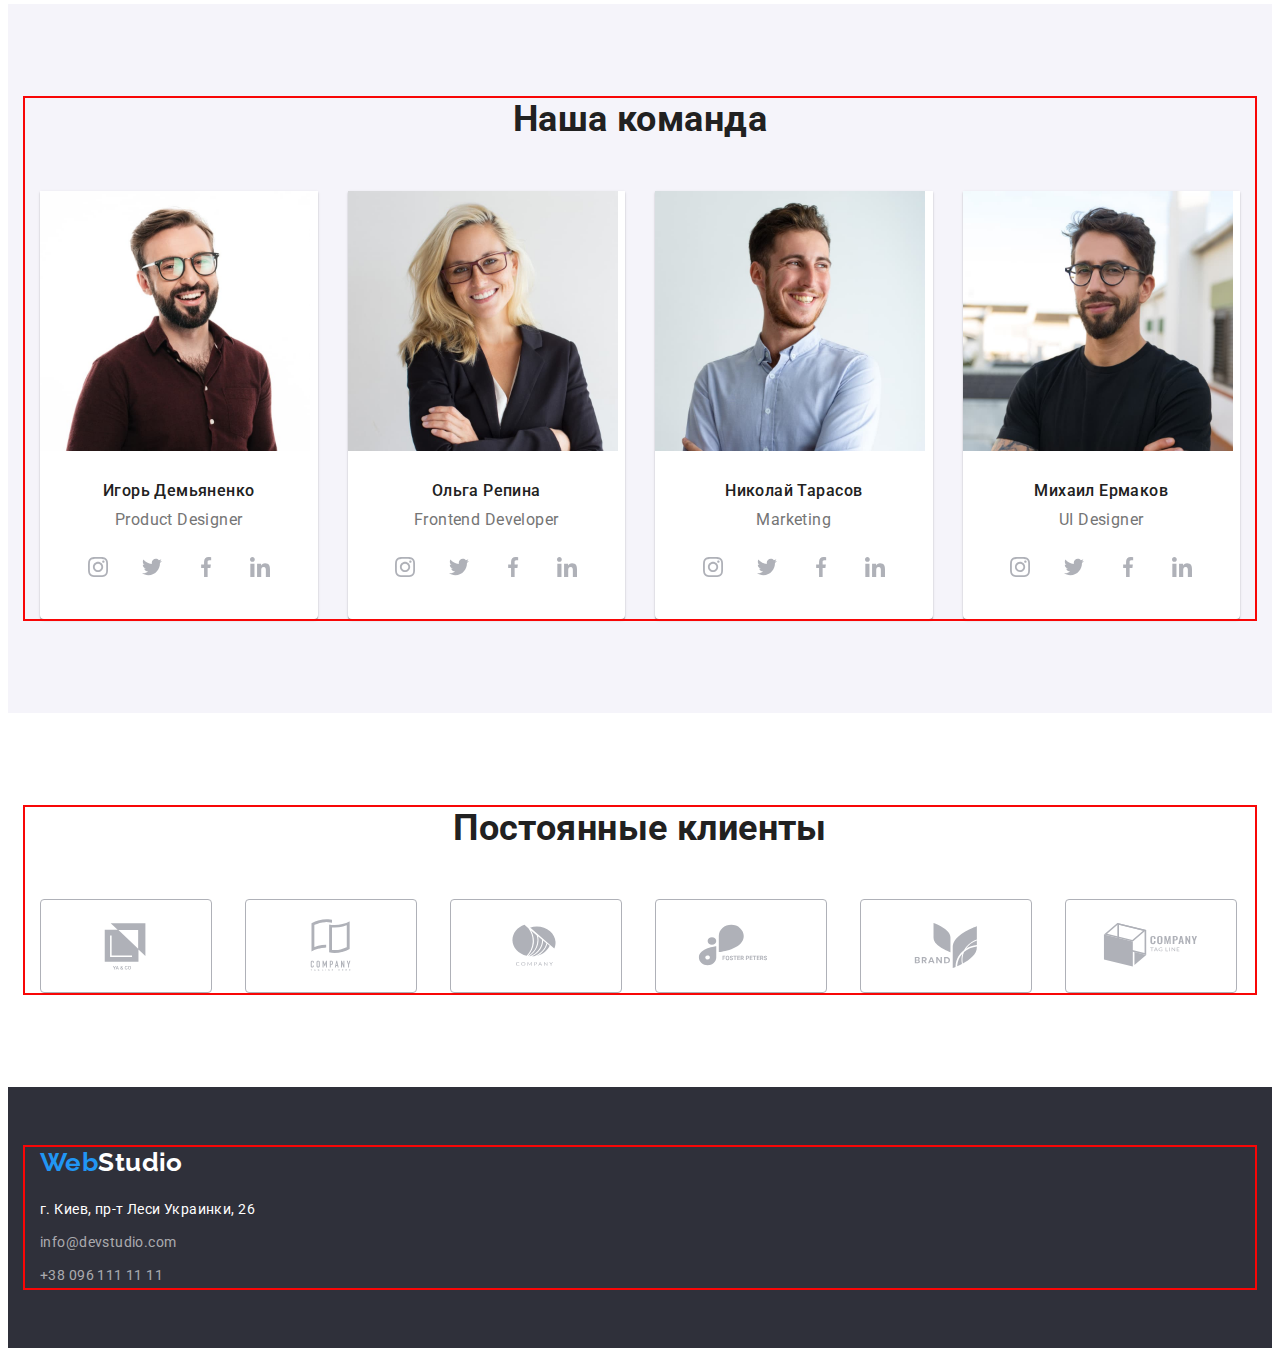
==== commit 0d8c1284: "+ clients" ====
--- a/index.html
+++ b/index.html
@@ -62,22 +62,47 @@
       <div class="container">
         <h2 class="qualities-title visually-hidden">Организационные качества</h2>
         <ul class="list qualities-list">
+
           <li class="qualities-item">
+            <div class="qualities-item-icon-box">
+              <svg class="qualities-item-icon" width="70" height="70">
+                <use href="images/icons.svg#icon-antenna"></use>
+              </svg>
+            </div>
             <h3 class="qualities-item-title">Внимание к деталям</h3>
             <p class="qualities-item-text">Идейные соображения, а также начало повседневной работы по формированию позиции.</p>
           </li>
+
           <li class="qualities-item">
+            <div class="qualities-item-icon-box">
+              <svg class="qualities-item-icon" width="70" height="70">
+                <use href="images/icons.svg#icon-clock"></use>
+              </svg>
+            </div>
             <h3 class="qualities-item-title">Пунктуальность</h3>
             <p class="qualities-item-text">Задача организации, в особенности же рамки и место обучения кадров влечет за собой.</p>
           </li>
+
           <li class="qualities-item">
+            <div class="qualities-item-icon-box">
+              <svg class="qualities-item-icon" width="70" height="70">
+                <use href="images/icons.svg#icon-diagram"></use>
+              </svg>
+            </div>
             <h3 class="qualities-item-title">Планирование</h3>
             <p class="qualities-item-text">Равным образом консультация с широким активом в значительной степени обуславливает.</p>
           </li>
+
           <li class="qualities-item">
+            <div class="qualities-item-icon-box">
+              <svg class="qualities-item-icon" width="70" height="70">
+                <use href="images/icons.svg#icon-astronaut"></use>
+              </svg>
+            </div>
             <h3 class="qualities-item-title">Современные технологии</h3>
             <p class="qualities-item-text">Значимость этих проблем настолько очевидна, что реализация плановых заданий.</p>
           </li>
+
         </ul>
       </div>
     </section>
@@ -244,6 +269,57 @@
       </div>
     </section>
   </main>
+
+  <!--regular clients-->
+  <section class="clients section">
+    <div class="container">
+      <h2 class="clients-title">Постоянные клиенты</h2>
+      <ul class="clients-list list">
+        <li class="clients-item">
+          <a class="clients-link" href="">
+          <svg class="clients-icon" width="106" height="60">
+            <use href="images/icons.svg#icon-logo-1"></use>
+          </svg>
+          </a>
+        </li>
+        <li class="clients-item">
+          <a class="clients-link" href="">
+          <svg class="clients-icon" width="106" height="60">
+            <use href="images/icons.svg#icon-logo-2"></use>
+          </svg>
+          </a>
+        </li>
+        <li class="clients-item">
+          <a class="clients-link" href="">
+          <svg class="clients-icon" width="106" height="60">
+            <use href="images/icons.svg#icon-logo-3"></use>
+          </svg>
+          </a>
+        </li>
+        <li class="clients-item">
+          <a class="clients-link" href="">
+          <svg class="clients-icon" width="106" height="60">
+            <use href="images/icons.svg#icon-logo-4"></use>
+          </svg>
+          </a>
+        </li>
+        <li class="clients-item">
+          <a class="clients-link" href="">
+          <svg class="clients-icon" width="106" height="60">
+            <use href="images/icons.svg#icon-logo-5"></use>
+          </svg>
+          </a>
+        </li>
+        <li class="clients-item">
+          <a class="clients-link" href="">
+          <svg class="clients-icon" width="106" height="60">
+            <use href="images/icons.svg#icon-logo-6"></use>
+          </svg>
+          </a>
+        </li>
+      </ul>
+    </div>
+  </section>
   <!--contacts-->
   <footer class="footer">
     <div class="container">
--- a/css/styles.css
+++ b/css/styles.css
@@ -66,7 +66,7 @@
   padding-left: 15px;
   padding-right: 15px;
   margin: 0 auto;
-  /* outline: 2px solid rgb(248, 6, 6); */
+  outline: 2px solid rgb(248, 6, 6);
 }
 
 .section {
@@ -217,6 +217,17 @@
   margin-right: 30px;
 }
 
+.qualities-item-icon-box {
+  display: flex;
+  width: 270px;
+  height: 120px;
+  justify-content: center;
+  align-items: center;
+  background: var(--ninth-color);
+  border-radius: 4px;
+  margin-bottom: 30px;
+}
+
 .qualities-item-title {
   font-size: 14px;
   line-height: 1.14;
@@ -333,7 +344,44 @@
   color: var(--fifth-color);
 }
 
-/* --------------------Contacts-------------------------- */
+/* --------------Regular clients-------------------------------- */
+.clients-title {
+  font-size: 36px;
+  line-height: 1.17;
+  text-align: center;
+  margin-bottom: 50px;
+}
+
+.clients-list {
+  display: flex;
+  flex-wrap: wrap;
+  margin-right: -30px;
+}
+.clients-item {
+  flex-basis: calc(100% / 6 - 30px);
+  margin-right: 30px;
+}
+
+.clients-link {
+  width: 170px;
+  height: 92px;
+  border: 1px solid var(--icon-color);
+  border-radius: 4px;
+  display: flex;
+  justify-content: center;
+  align-items: center;
+  color: var(--icon-color);
+}
+.clients-icon {
+  fill: currentColor;
+}
+.clients-link:hover,
+.clients-link:focus {
+  color: var(--first-color);
+  border: 1px solid var(--first-color);
+}
+
+/* -----------------Contacts------------------------------ */
 .footer {
   background-color: var(--seventh-color);
 
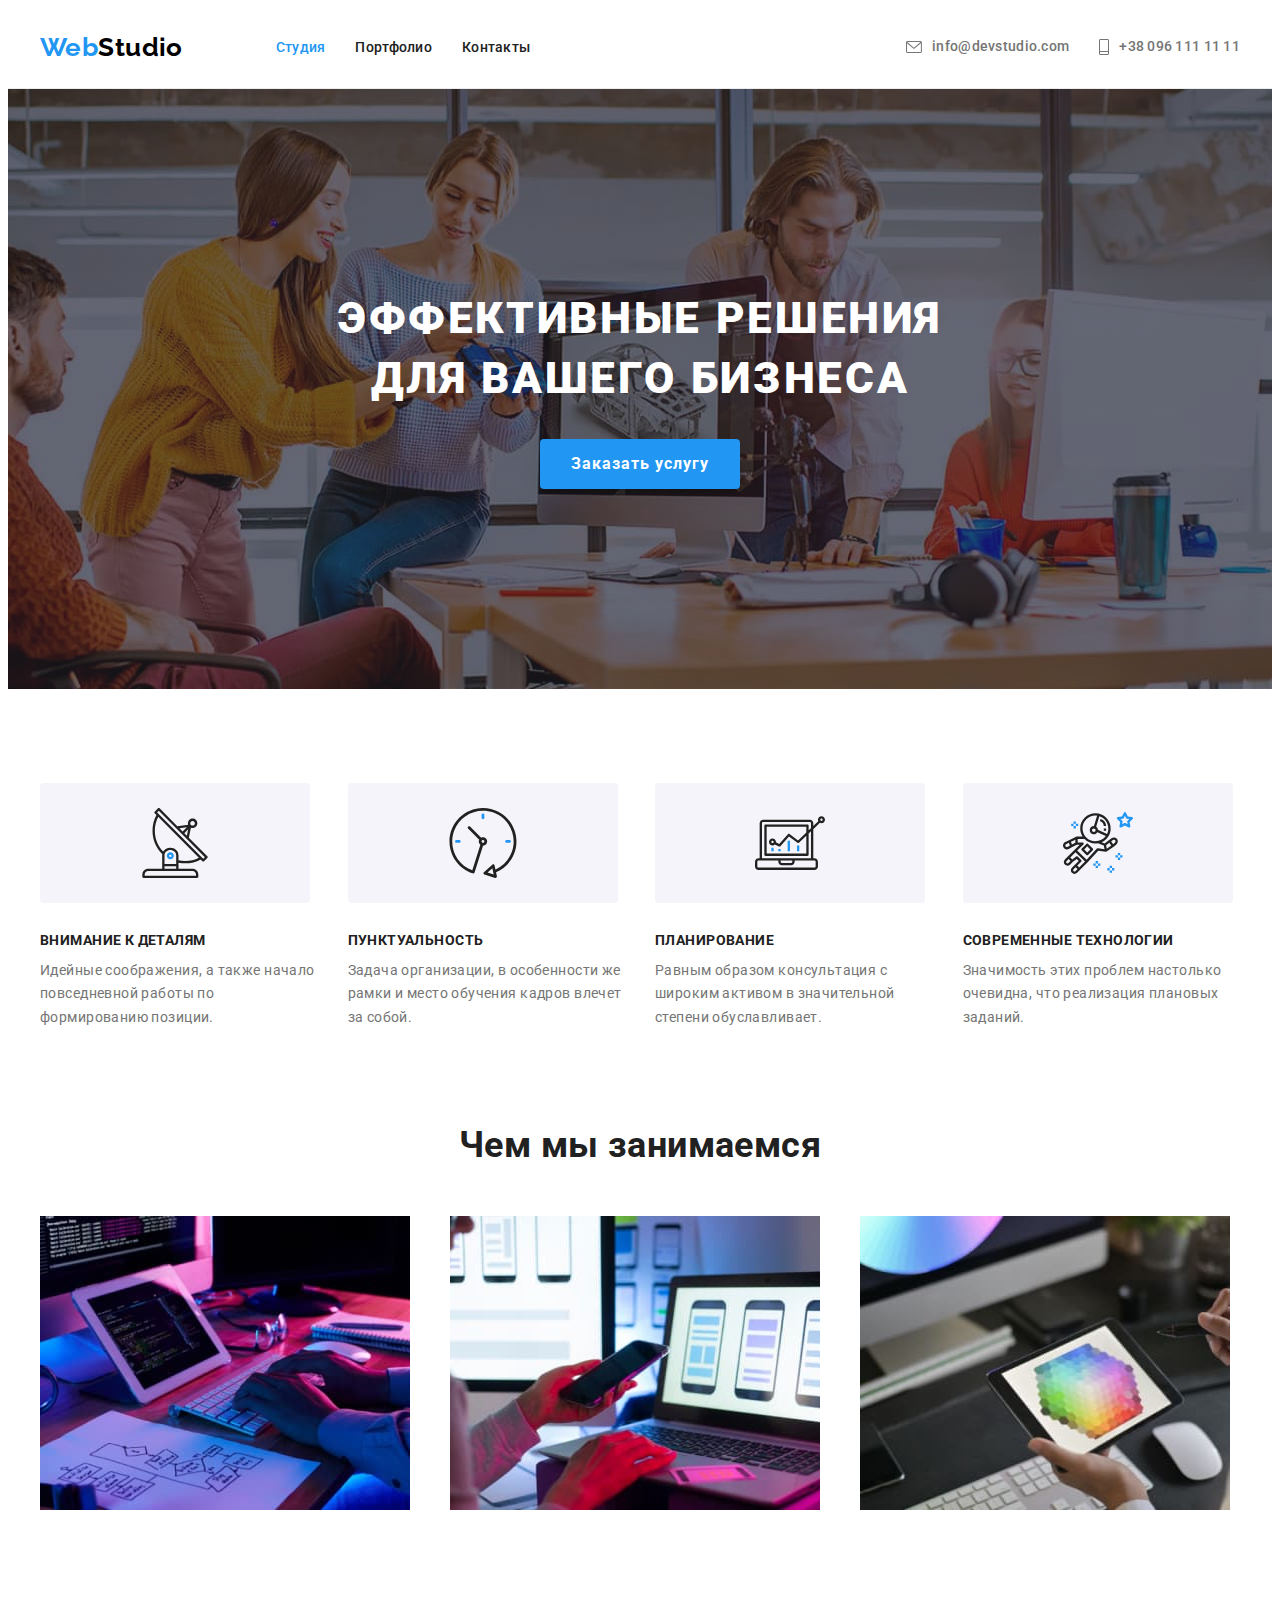
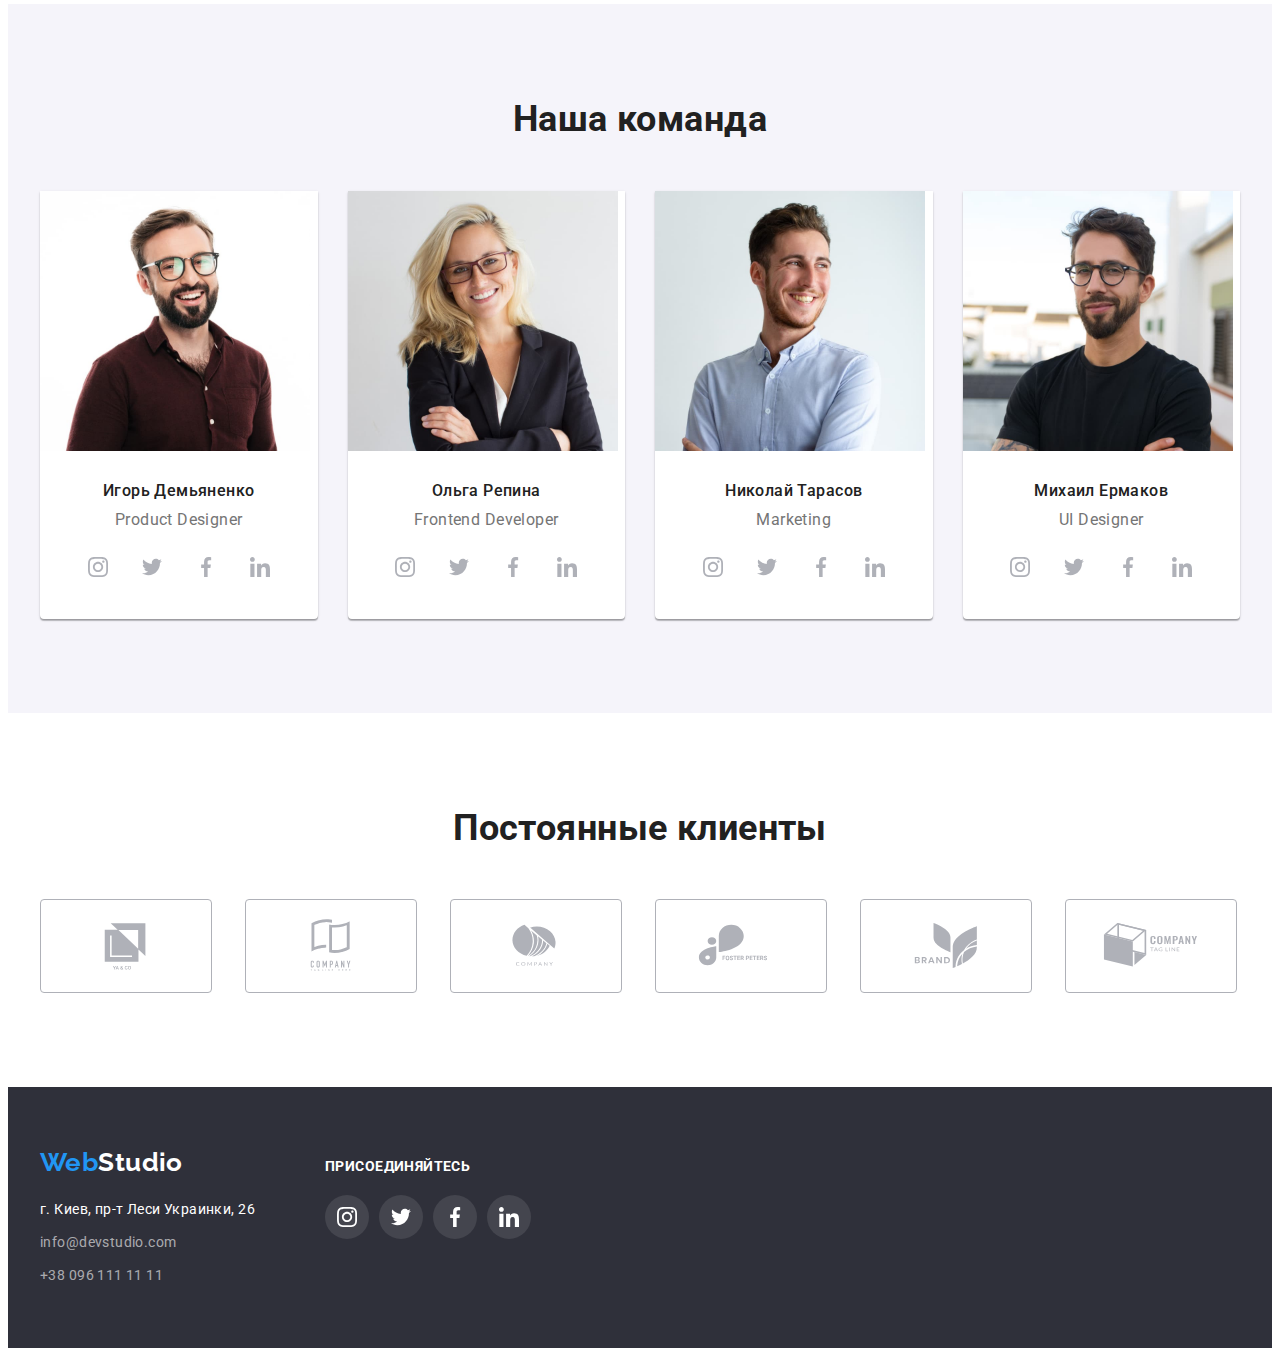
==== commit 59315c81: "hw4" ====
--- a/index.html
+++ b/index.html
@@ -276,42 +276,42 @@
       <h2 class="clients-title">Постоянные клиенты</h2>
       <ul class="clients-list list">
         <li class="clients-item">
-          <a class="clients-link" href="">
+          <a class="clients-link link" href="">
           <svg class="clients-icon" width="106" height="60">
             <use href="images/icons.svg#icon-logo-1"></use>
           </svg>
           </a>
         </li>
         <li class="clients-item">
-          <a class="clients-link" href="">
+          <a class="clients-link link" href="">
           <svg class="clients-icon" width="106" height="60">
             <use href="images/icons.svg#icon-logo-2"></use>
           </svg>
           </a>
         </li>
         <li class="clients-item">
-          <a class="clients-link" href="">
+          <a class="clients-link link" href="">
           <svg class="clients-icon" width="106" height="60">
             <use href="images/icons.svg#icon-logo-3"></use>
           </svg>
           </a>
         </li>
         <li class="clients-item">
-          <a class="clients-link" href="">
+          <a class="clients-link link" href="">
           <svg class="clients-icon" width="106" height="60">
             <use href="images/icons.svg#icon-logo-4"></use>
           </svg>
           </a>
         </li>
         <li class="clients-item">
-          <a class="clients-link" href="">
+          <a class="clients-link link" href="">
           <svg class="clients-icon" width="106" height="60">
             <use href="images/icons.svg#icon-logo-5"></use>
           </svg>
           </a>
         </li>
         <li class="clients-item">
-          <a class="clients-link" href="">
+          <a class="clients-link link" href="">
           <svg class="clients-icon" width="106" height="60">
             <use href="images/icons.svg#icon-logo-6"></use>
           </svg>
@@ -322,22 +322,59 @@
   </section>
   <!--contacts-->
   <footer class="footer">
-    <div class="container">
-      <a class="link footer-logo" href="/index.html">Web<span class="footer-logo-studio">Studio</span></a>
-      <address>
-        <ul class="list footer-list">
-          <li class="footer-item">
-            <a class="link footer-address" href="https://goo.gl/maps/2pTfy4zdi2ehrxN88" target="_blank" 
-            rel="noreferrer noopener">г. Киев, пр-т Леси Украинки, 26</a>
-          </li>
-          <li class="footer-item">
-            <a class="link footer-contact" href="mailto:info@devstudio.com">info@devstudio.com</a>
-          </li>
-          <li class="footer-item">
-            <a class="link footer-contact" href="tel:+380961111111">+38 096 111 11 11</a>
-          </li>
+    <div class="container footer-container">
+      <div class="footer-contact-box">
+        <a class="link footer-logo" href="/index.html">Web<span class="footer-logo-studio">Studio</span></a>
+        <address>
+          <ul class="list footer-list">
+            <li class="footer-item">
+              <a class="link footer-address" href="https://goo.gl/maps/2pTfy4zdi2ehrxN88" target="_blank" 
+              rel="noreferrer noopener">г. Киев, пр-т Леси Украинки, 26</a>
+            </li>
+            <li class="footer-item">
+              <a class="link footer-contact" href="mailto:info@devstudio.com">info@devstudio.com</a>
+            </li>
+            <li class="footer-item">
+              <a class="link footer-contact" href="tel:+380961111111">+38 096 111 11 11</a>
+            </li>
+        </ul>
+        </address>
+      </div>
+
+      <div class="footer-social-box">
+      <p class="footer-social-title">присоединяйтесь</p>
+      <ul class="footer-social-list list">
+        <li class="footer-social-item">
+          <a class="footer-social-link link" href="">
+            <svg class="footer-social-icon" width="20" height="20">
+              <use href="./images/icons.svg#icon-instagram"></use>
+            </svg>
+          </a>
+        </li>
+        <li class="footer-social-item">
+          <a class="footer-social-link link" href="">
+            <svg class="footer-social-icon" width="20" height="20">
+              <use href="./images/icons.svg#icon-twitter"></use>
+            </svg>
+          </a>
+        </li>
+        <li class="footer-social-item">
+          <a class="footer-social-link link" href="">
+            <svg class="footer-social-icon" width="20" height="20">
+              <use href="./images/icons.svg#icon-facebook"></use>
+            </svg>
+          </a>
+        </li>
+        <li class="footer-social-item">
+          <a class="footer-social-link link" href="">
+            <svg class="footer-social-icon" width="20" height="20">
+              <use href="./images/icons.svg#icon-linkedin"></use>
+            </svg>
+          </a>
+        </li>
       </ul>
-      </address>
+      </div>
+
     </div>
   </footer>
 
--- a/css/styles.css
+++ b/css/styles.css
@@ -12,6 +12,7 @@
   --eleventh-color: rgba(0, 0, 0, 0.15);
   --twelfth-color: #eeeeee;
   --icon-color: #afb1b8;
+  --icon-bgcolor: #44454e;
 }
 body {
   font-family: 'Roboto', sans-serif;
@@ -66,13 +67,17 @@
   padding-left: 15px;
   padding-right: 15px;
   margin: 0 auto;
-  outline: 2px solid rgb(248, 6, 6);
+  /* outline: 2px solid rgb(248, 6, 6); */
 }
 
 .section {
   padding-top: 94px;
   padding-bottom: 94px;
 }
+
+/* :focus {
+  outline: none;
+} */
 
 /* ----------------Header--------------------------- */
 
@@ -388,6 +393,16 @@
   padding-top: 60px;
   padding-bottom: 60px;
 }
+
+.footer-container {
+  display: flex;
+  align-items: baseline;
+}
+
+.footer-contact-box {
+  margin-right: 70px;
+}
+
 .footer-logo {
   font-family: Raleway;
   font-weight: 700;
@@ -426,6 +441,47 @@
 .footer-contact:hover,
 .footer-contact:focus {
   color: var(--first-color);
+}
+
+.footer-social-box {
+  /* width: 206px;
+  height: 80px; */
+}
+
+.footer-social-title {
+  font-weight: 700;
+  line-height: 1.14;
+  text-transform: uppercase;
+  color: #ffffff;
+  margin-bottom: 20px;
+}
+
+.footer-social-list {
+  display: flex;
+  justify-content: center;
+}
+
+.footer-social-item:not(:last-child) {
+  margin-right: 10px;
+}
+
+.footer-social-link {
+  width: 44px;
+  height: 44px;
+  border-radius: 50%;
+  background-color: var(--icon-bgcolor);
+  display: flex;
+  justify-content: center;
+  align-items: center;
+}
+
+.footer-social-icon {
+  fill: var(--fifth-color);
+}
+
+.footer-social-link:hover,
+.footer-social-link:focus {
+  background-color: var(--first-color);
 }
 
 /* ----------------Main part portfolio------------------------------ */
